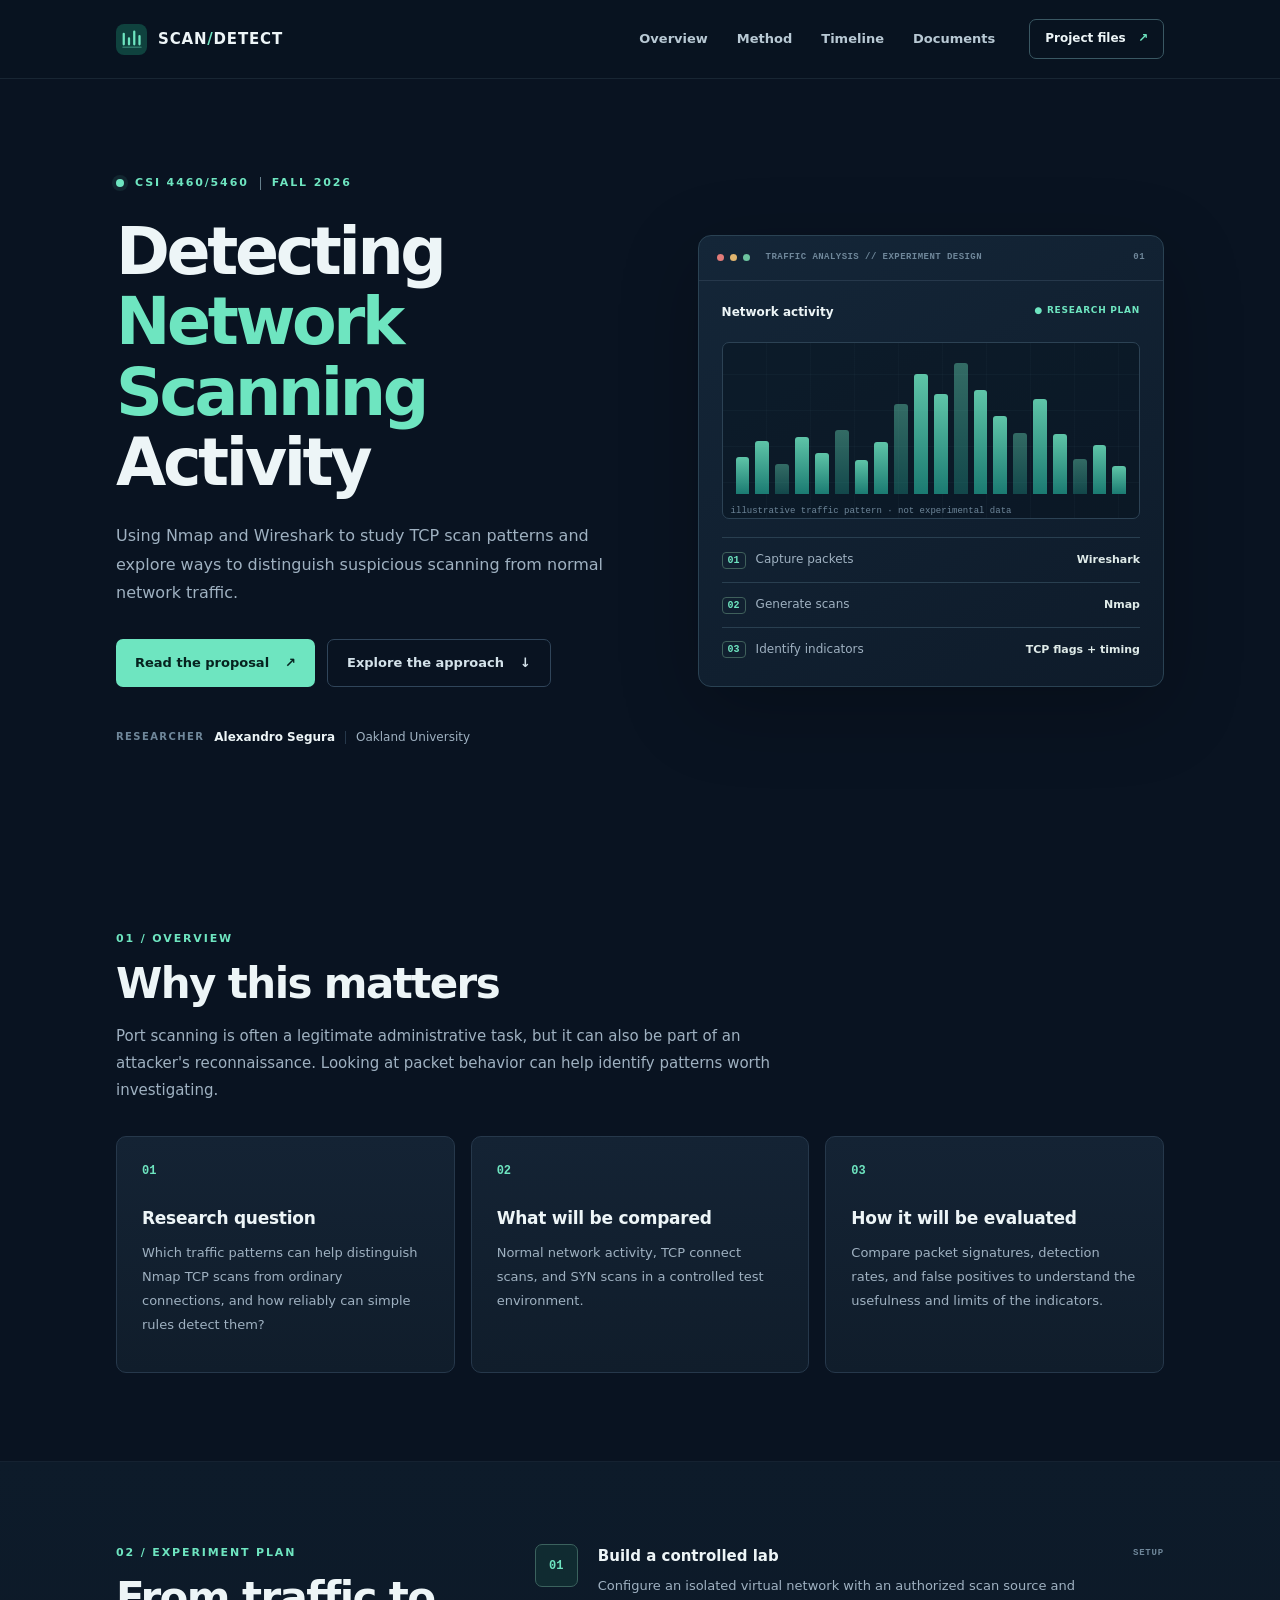
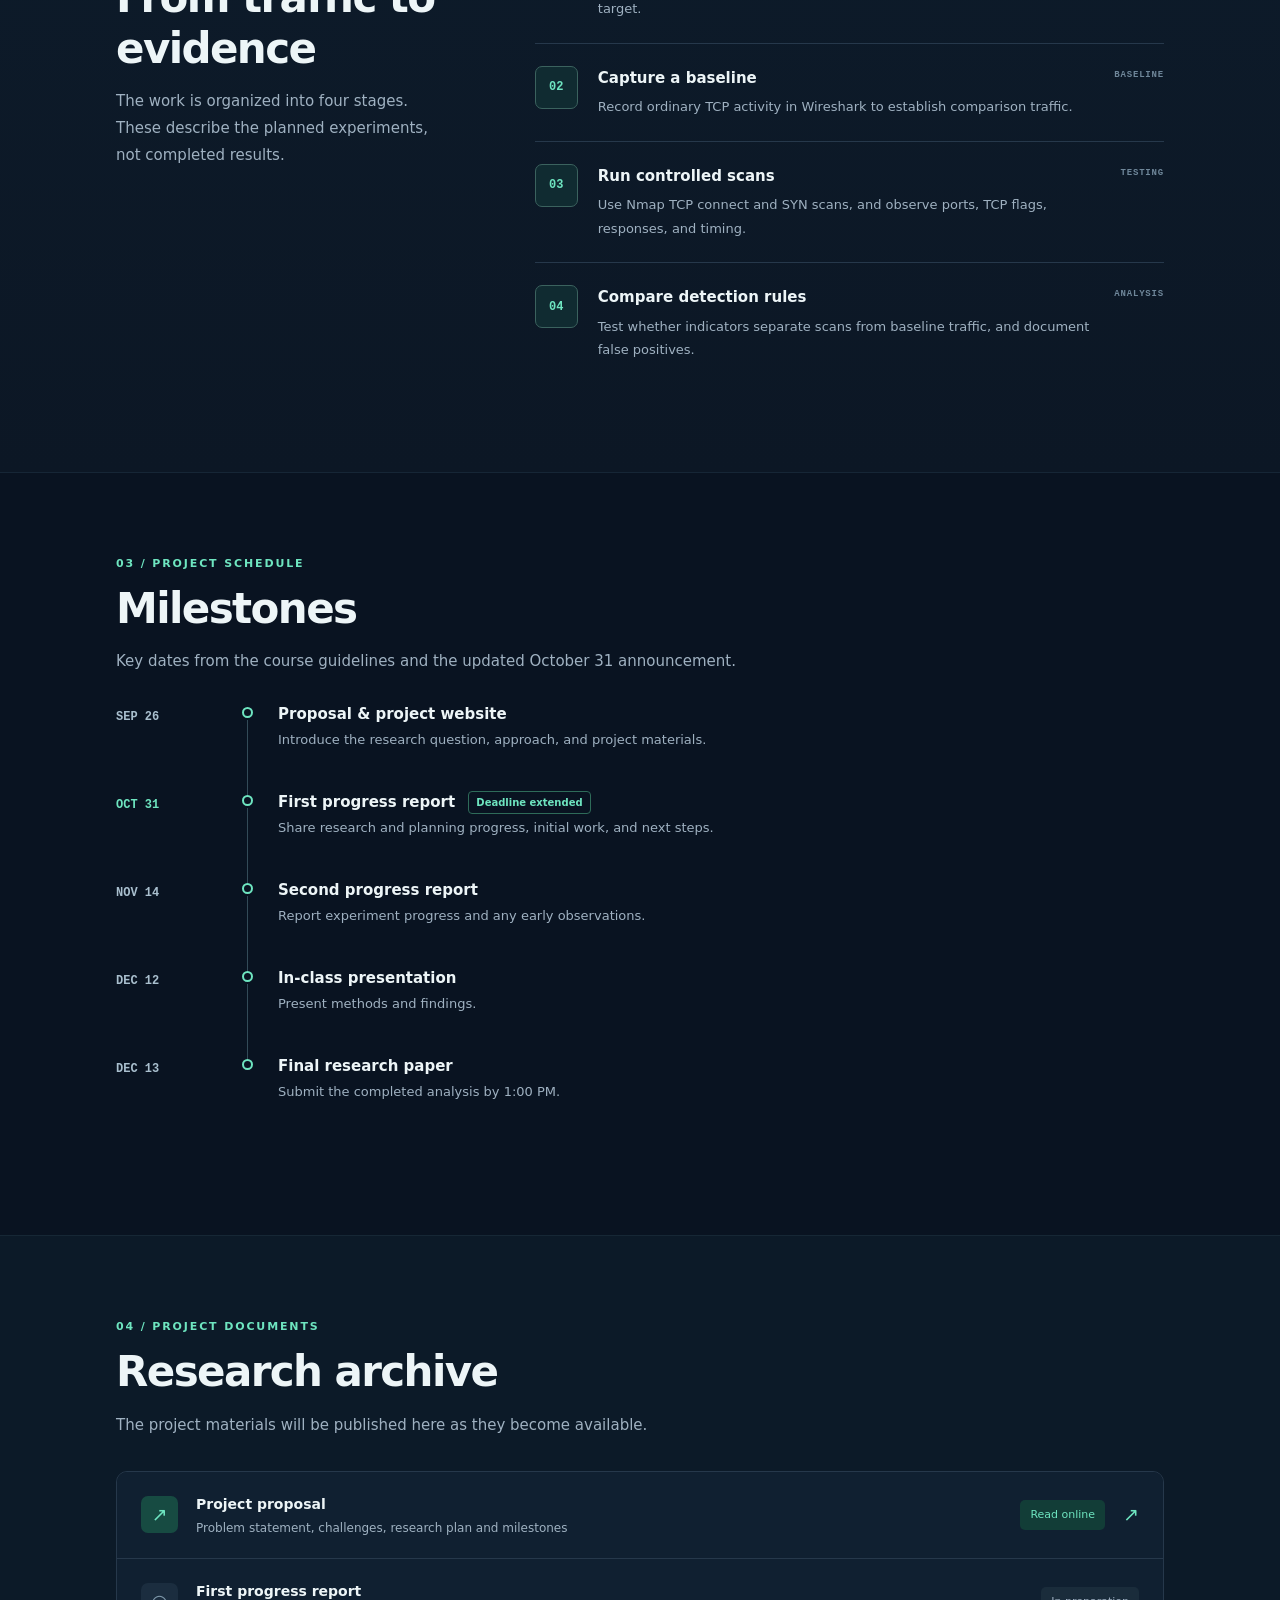
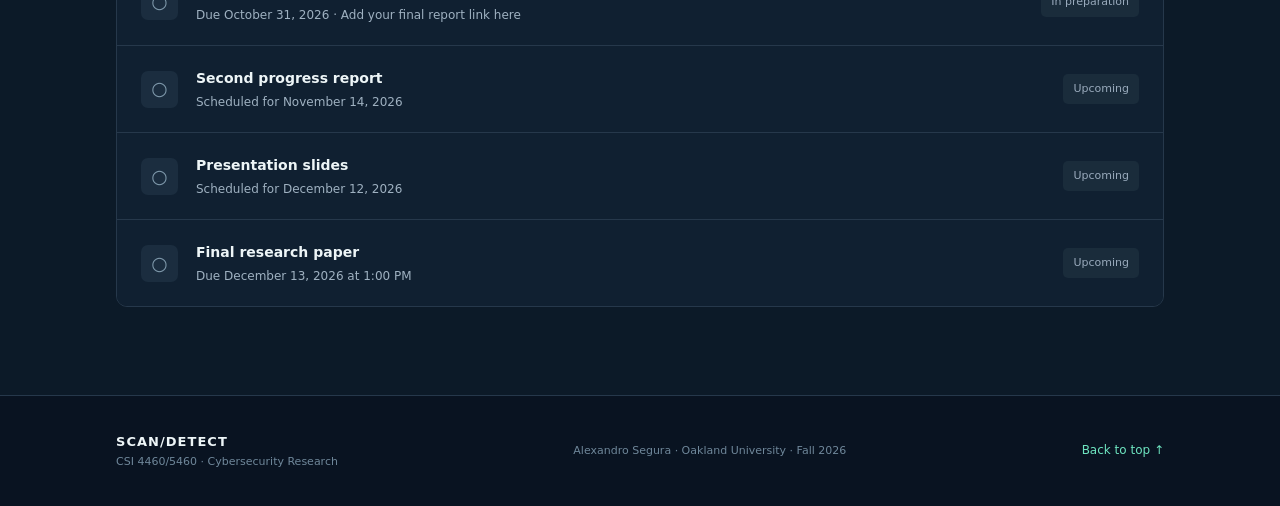
==== index.html @ 02066ef9 "Add files via upload" ====
<!doctype html>
<html lang="en">
<head>
  <meta charset="utf-8">
  <meta name="viewport" content="width=device-width, initial-scale=1">
  <meta name="description" content="CSI 4460/5460 cybersecurity research project about detecting Nmap network scans using Wireshark traffic analysis.">
  <meta name="theme-color" content="#0a1423">
  <title>Network Scan Detection | CSI 4460/5460</title>
  <link rel="stylesheet" href="styles.css">
</head>
<body>
  <a class="skip-link" href="#main">Skip to content</a>
  <header class="site-header">
    <div class="container header-inner">
      <a class="wordmark" href="index.html" aria-label="Network Scan Detection home">
        <span class="brand-icon" aria-hidden="true">
          <svg viewBox="0 0 32 32" fill="none"><path d="M5 23V9M12 23V15M19 23V6M26 23V12" stroke="currentColor" stroke-width="3" stroke-linecap="round"/><path d="M4 27H28" stroke="currentColor" stroke-opacity=".35" stroke-width="2" stroke-linecap="round"/></svg>
        </span>
        <span>SCAN<span class="brand-muted">/</span>DETECT</span>
      </a>
      <nav class="desktop-nav" aria-label="Main navigation">
        <a href="#overview">Overview</a>
        <a href="#method">Method</a>
        <a href="#timeline">Timeline</a>
        <a href="#documents">Documents</a>
      </nav>
      <a class="nav-button" href="#documents">Project files <span aria-hidden="true">↗</span></a>
    </div>
  </header>

  <main id="main">
    <section class="hero container" aria-labelledby="hero-title">
      <div class="hero-main">
        <div class="eyebrow"><span class="live-dot" aria-hidden="true"></span> CSI 4460/5460 <span class="eyebrow-divider"></span> FALL 2026</div>
        <h1 id="hero-title">Detecting <span class="accent">Network Scanning</span> Activity</h1>
        <p class="hero-subtitle">Using Nmap and Wireshark to study TCP scan patterns and explore ways to distinguish suspicious scanning from normal network traffic.</p>
        <div class="hero-actions">
          <a class="button primary" href="proposal.html">Read the proposal <span aria-hidden="true">↗</span></a>
          <a class="button secondary" href="#method">Explore the approach <span aria-hidden="true">↓</span></a>
        </div>
        <div class="byline"><span class="byline-label">RESEARCHER</span><strong>Alexandro Segura</strong><span class="byline-separator" aria-hidden="true"></span><span>Oakland University</span></div>
      </div>
      <div class="hero-visual" aria-label="Illustration of a network scan analysis workflow">
        <div class="window-top"><span class="window-dots"><i></i><i></i><i></i></span><span>TRAFFIC ANALYSIS // EXPERIMENT DESIGN</span><span class="window-tag">01</span></div>
        <div class="visual-body">
          <div class="visual-topline"><span>Network activity</span><span class="online">● RESEARCH PLAN</span></div>
          <div class="traffic-chart" aria-hidden="true">
            <div class="grid-lines"></div>
            <div class="chart-bars">
              <i style="height:27%"></i><i style="height:39%"></i><i style="height:22%"></i><i style="height:42%"></i><i style="height:30%"></i><i style="height:47%"></i><i style="height:25%"></i><i style="height:38%"></i><i style="height:66%"></i><i style="height:88%"></i><i style="height:73%"></i><i style="height:96%"></i><i style="height:76%"></i><i style="height:57%"></i><i style="height:45%"></i><i style="height:70%"></i><i style="height:44%"></i><i style="height:26%"></i><i style="height:36%"></i><i style="height:21%"></i>
            </div>
            <div class="chart-caption">illustrative traffic pattern · not experimental data</div>
          </div>
          <div class="visual-rows"><div><span class="mini-icon">01</span><span>Capture packets</span><strong>Wireshark</strong></div><div><span class="mini-icon">02</span><span>Generate scans</span><strong>Nmap</strong></div><div><span class="mini-icon">03</span><span>Identify indicators</span><strong>TCP flags + timing</strong></div></div>
        </div>
      </div>
    </section>

    <section class="section container" id="overview" aria-labelledby="overview-title">
      <div class="section-heading"><p class="kicker">01 / OVERVIEW</p><h2 id="overview-title">Why this matters</h2><p>Port scanning is often a legitimate administrative task, but it can also be part of an attacker's reconnaissance. Looking at packet behavior can help identify patterns worth investigating.</p></div>
      <div class="feature-grid">
        <article class="feature-card"><div class="feature-number">01</div><h3>Research question</h3><p>Which traffic patterns can help distinguish Nmap TCP scans from ordinary connections, and how reliably can simple rules detect them?</p></article>
        <article class="feature-card"><div class="feature-number">02</div><h3>What will be compared</h3><p>Normal network activity, TCP connect scans, and SYN scans in a controlled test environment.</p></article>
        <article class="feature-card"><div class="feature-number">03</div><h3>How it will be evaluated</h3><p>Compare packet signatures, detection rates, and false positives to understand the usefulness and limits of the indicators.</p></article>
      </div>
    </section>

    <section class="section method-section" id="method" aria-labelledby="method-title">
      <div class="container method-inner">
        <div class="section-heading"><p class="kicker">02 / EXPERIMENT PLAN</p><h2 id="method-title">From traffic to evidence</h2><p>The work is organized into four stages. These describe the planned experiments, not completed results.</p></div>
        <ol class="method-list">
          <li><div class="step-index">01</div><div><h3>Build a controlled lab</h3><p>Configure an isolated virtual network with an authorized scan source and target.</p></div><span class="step-label">SETUP</span></li>
          <li><div class="step-index">02</div><div><h3>Capture a baseline</h3><p>Record ordinary TCP activity in Wireshark to establish comparison traffic.</p></div><span class="step-label">BASELINE</span></li>
          <li><div class="step-index">03</div><div><h3>Run controlled scans</h3><p>Use Nmap TCP connect and SYN scans, and observe ports, TCP flags, responses, and timing.</p></div><span class="step-label">TESTING</span></li>
          <li><div class="step-index">04</div><div><h3>Compare detection rules</h3><p>Test whether indicators separate scans from baseline traffic, and document false positives.</p></div><span class="step-label">ANALYSIS</span></li>
        </ol>
      </div>
    </section>

    <section class="section container" id="timeline" aria-labelledby="timeline-title">
      <div class="section-heading"><p class="kicker">03 / PROJECT SCHEDULE</p><h2 id="timeline-title">Milestones</h2><p>Key dates from the course guidelines and the updated October 31 announcement.</p></div>
      <div class="timeline">
        <div class="milestone"><div class="mile-date">SEP 26</div><div class="mile-track"><span></span></div><div><h3>Proposal &amp; project website</h3><p>Introduce the research question, approach, and project materials.</p></div></div>
        <div class="milestone"><div class="mile-date highlight">OCT 31</div><div class="mile-track"><span></span></div><div><h3>First progress report <span class="soft-chip">Deadline extended</span></h3><p>Share research and planning progress, initial work, and next steps.</p></div></div>
        <div class="milestone"><div class="mile-date">NOV 14</div><div class="mile-track"><span></span></div><div><h3>Second progress report</h3><p>Report experiment progress and any early observations.</p></div></div>
        <div class="milestone"><div class="mile-date">DEC 12</div><div class="mile-track"><span></span></div><div><h3>In-class presentation</h3><p>Present methods and findings.</p></div></div>
        <div class="milestone"><div class="mile-date">DEC 13</div><div class="mile-track"><span></span></div><div><h3>Final research paper</h3><p>Submit the completed analysis by 1:00 PM.</p></div></div>
      </div>
    </section>

    <section class="section docs-section" id="documents" aria-labelledby="documents-title">
      <div class="container">
        <div class="section-heading"><p class="kicker">04 / PROJECT DOCUMENTS</p><h2 id="documents-title">Research archive</h2><p>The project materials will be published here as they become available.</p></div>
        <div class="docs-list">
          <a class="doc-row" href="proposal.html"><span class="doc-symbol" aria-hidden="true">↗</span><span class="doc-info"><strong>Project proposal</strong><small>Problem statement, challenges, research plan and milestones</small></span><span class="doc-status available">Read online</span><span class="doc-arrow" aria-hidden="true">↗</span></a>
          <div class="doc-row pending"><span class="doc-symbol" aria-hidden="true">○</span><span class="doc-info"><strong>First progress report</strong><small>Due October 31, 2026 · Add your final report link here</small></span><span class="doc-status">In preparation</span></div>
          <div class="doc-row pending"><span class="doc-symbol" aria-hidden="true">○</span><span class="doc-info"><strong>Second progress report</strong><small>Scheduled for November 14, 2026</small></span><span class="doc-status">Upcoming</span></div>
          <div class="doc-row pending"><span class="doc-symbol" aria-hidden="true">○</span><span class="doc-info"><strong>Presentation slides</strong><small>Scheduled for December 12, 2026</small></span><span class="doc-status">Upcoming</span></div>
          <div class="doc-row pending"><span class="doc-symbol" aria-hidden="true">○</span><span class="doc-info"><strong>Final research paper</strong><small>Due December 13, 2026 at 1:00 PM</small></span><span class="doc-status">Upcoming</span></div>
        </div>
      </div>
    </section>
  </main>
  <footer class="site-footer"><div class="container footer-inner"><div><strong>SCAN/DETECT</strong><span>CSI 4460/5460 · Cybersecurity Research</span></div><p>Alexandro Segura · Oakland University · Fall 2026</p><a href="#main">Back to top ↑</a></div></footer>
</body>
</html>
---- styles.css ----
:root{color-scheme:dark;--bg:#091321;--panel:#101e2e;--panel2:#112133;--line:#26384b;--ink:#edf5f7;--muted:#9fb1c1;--faint:#6f879a;--accent:#6ee5c0;--accent-dark:#0f423e;--wide:1100px}
*{box-sizing:border-box}html{scroll-behavior:smooth;scroll-padding-top:95px}body{margin:0;color:var(--ink);background:var(--bg);font:16px/1.65 system-ui,-apple-system,BlinkMacSystemFont,"Segoe UI",sans-serif;-webkit-font-smoothing:antialiased}a{color:inherit;text-decoration:none}a:focus-visible{outline:3px solid var(--accent);outline-offset:5px;border-radius:3px}.container{max-width:var(--wide);padding:0 26px;margin:0 auto}.skip-link{position:absolute;z-index:20;top:-80px;left:10px;padding:12px;background:var(--accent);color:var(--bg)}.skip-link:focus{top:10px}
.site-header{height:79px;position:relative;z-index:2;border-bottom:1px solid rgba(155,187,203,.11);background:rgba(9,19,33,.96)}.header-inner{height:100%;display:flex;align-items:center;gap:34px}.wordmark{display:inline-flex;align-items:center;gap:11px;font-weight:850;letter-spacing:.055em;font-size:15px;white-space:nowrap}.brand-muted{color:var(--accent)}.brand-icon{width:31px;height:31px;background:var(--accent-dark);border-radius:8px;display:grid;place-items:center;color:var(--accent)}.brand-icon svg{width:24px;height:24px}.desktop-nav{display:flex;gap:29px;margin-left:auto}.desktop-nav a{color:#b8c9d4;font-size:13px;font-weight:600;transition:color .18s}.desktop-nav a:hover,.back-link:hover{color:var(--accent)}.nav-button{border:1px solid #3a5863;border-radius:7px;padding:9px 15px;font-size:12px;font-weight:700;white-space:nowrap}.nav-button:hover{border-color:var(--accent);color:var(--accent)}.nav-button span{padding-left:8px;color:var(--accent)}
.hero{display:grid;grid-template-columns:1.07fr .93fr;gap:45px;align-items:center;padding-top:95px;padding-bottom:100px}.hero-main{min-width:0}.eyebrow,.kicker{color:var(--accent);font-weight:750;letter-spacing:.17em;font-size:11px}.eyebrow{display:flex;align-items:center;gap:11px;flex-wrap:wrap}.live-dot{display:inline-block;width:8px;height:8px;border-radius:50%;background:var(--accent);box-shadow:0 0 0 4px rgba(110,229,192,.09)}.eyebrow-divider{height:13px;border-left:1px solid #66808d}.hero h1{font-size:clamp(40px,5.2vw,65px);line-height:1.08;letter-spacing:-.052em;margin:25px 0 24px;font-weight:820}.accent{color:var(--accent)}.hero-subtitle{max-width:535px;font-size:16px;color:var(--muted);line-height:1.8;margin:0}.hero-actions{margin-top:31px;display:flex;flex-wrap:wrap;gap:12px}.button{display:inline-flex;justify-content:center;align-items:center;gap:16px;font-weight:750;font-size:13px;border-radius:7px;padding:12px 19px;min-height:46px;transition:background .15s,border-color .15s,transform .15s}.button:hover{transform:translateY(-2px)}.button.primary{background:var(--accent);color:#06231f}.button.primary:hover{background:#9af3d9}.button.secondary{border:1px solid #30455a;color:#d4e2ea}.button.secondary:hover{border-color:var(--accent)}.byline{display:flex;align-items:center;flex-wrap:wrap;gap:10px;margin-top:41px;color:var(--muted);font-size:12px}.byline strong{color:var(--ink)}.byline-label{color:var(--faint);font-size:10px;font-weight:750;letter-spacing:.14em}.byline-separator{height:13px;border-left:1px solid var(--line)}
.hero-visual{border:1px solid #2a4253;border-radius:13px;background:linear-gradient(150deg,#142638,#0e1b2a);box-shadow:0 22px 80px rgba(0,0,0,.24);overflow:hidden}.window-top{height:45px;display:flex;align-items:center;gap:16px;padding:0 18px;border-bottom:1px solid var(--line);color:var(--faint);font:650 9px/1.2 ui-monospace,SFMono-Regular,Consolas,monospace;letter-spacing:.05em}.window-dots{display:flex;gap:6px}.window-dots i{width:7px;height:7px;border-radius:50%;background:#405968}.window-dots i:first-child{background:#e27b79}.window-dots i:nth-child(2){background:#e0b46e}.window-dots i:nth-child(3){background:#6dc4a0}.window-tag{margin-left:auto}.visual-body{padding:22px 23px 26px}.visual-topline{display:flex;justify-content:space-between;gap:12px;font-size:12px;font-weight:750}.online{font-size:9px;letter-spacing:.08em;color:var(--accent)}.traffic-chart{position:relative;margin-top:20px;height:177px;border:1px solid #2c4254;border-radius:7px;overflow:hidden;background:rgba(5,17,28,.47)}.grid-lines{position:absolute;inset:0;background:repeating-linear-gradient(0deg,transparent,transparent 35px,rgba(118,153,175,.09) 36px),repeating-linear-gradient(90deg,transparent,transparent 43px,rgba(118,153,175,.07) 44px)}.chart-bars{position:absolute;inset:14px 13px 24px;display:flex;align-items:flex-end;gap:6px}.chart-bars i{background:linear-gradient(0deg,#1e8d80,var(--accent));display:block;flex:1;min-width:2px;border-radius:3px 3px 0 0;opacity:.84}.chart-bars i:nth-child(3n){opacity:.4}.chart-caption{position:absolute;bottom:2px;left:8px;font:9px ui-monospace,Consolas,monospace;color:var(--faint)}.visual-rows{margin-top:18px}.visual-rows>div{display:flex;align-items:center;gap:10px;border-top:1px solid #293f50;padding:12px 0;font-size:12px;color:var(--muted)}.visual-rows>div:last-child{padding-bottom:0}.visual-rows strong{font-size:11px;color:#dfebe9;margin-left:auto;text-align:right}.mini-icon{font:750 10px ui-monospace,Consolas,monospace;color:var(--accent);border:1px solid #3f605b;border-radius:4px;padding:2px 5px}
.section{padding-top:82px;padding-bottom:88px}.section-heading{max-width:665px;margin-bottom:32px}.section-heading h2{font-size:clamp(30px,3.5vw,42px);letter-spacing:-.038em;line-height:1.2;margin:11px 0 14px}.section-heading>p:last-child{margin:0;color:var(--muted);font-size:15px;line-height:1.8}.kicker{margin:0}.feature-grid{display:grid;grid-template-columns:repeat(3,minmax(0,1fr));gap:16px}.feature-card{border:1px solid var(--line);border-radius:10px;background:linear-gradient(180deg,#142334,#101d2b);padding:27px 25px;min-height:237px}.feature-number{font:700 12px ui-monospace,Consolas,monospace;color:var(--accent);margin-bottom:26px}.feature-card h3{font-size:17px;margin:0 0 9px;letter-spacing:-.015em}.feature-card p{font-size:13px;line-height:1.85;color:var(--muted);margin:0}.method-section{background:linear-gradient(180deg,#0d1b2a,#0c1725);border-top:1px solid rgba(123,163,188,.08);border-bottom:1px solid rgba(123,163,188,.08)}.method-inner{display:grid;grid-template-columns:.7fr 1.3fr;gap:80px}.method-list{margin:0;padding:0;list-style:none}.method-list li{display:flex;align-items:flex-start;gap:20px;padding:22px 0;border-bottom:1px solid var(--line)}.method-list li:first-child{padding-top:0}.method-list li:last-child{border:0}.step-index{flex-shrink:0;width:43px;height:43px;display:grid;place-items:center;border:1px solid #3b625e;background:#102b31;border-radius:7px;color:var(--accent);font:750 12px ui-monospace,Consolas,monospace}.method-list li>div:nth-child(2){flex:1}.method-list h3{font-size:15px;margin:0 0 5px}.method-list p{font-size:13px;color:var(--muted);margin:0;line-height:1.8}.step-label{color:var(--faint);font:700 9px ui-monospace,Consolas,monospace;letter-spacing:.09em;margin-top:4px}
.timeline{margin-top:18px}.milestone{display:grid;grid-template-columns:100px 26px 1fr;gap:18px;min-height:88px}.mile-date{font:750 12px ui-monospace,Consolas,monospace;color:#a9bfce;padding-top:3px}.mile-date.highlight{color:var(--accent)}.mile-track{position:relative;display:flex;justify-content:center}.mile-track::after{content:"";position:absolute;top:13px;bottom:0;width:1px;background:#334b58}.milestone:last-child .mile-track:after{display:none}.mile-track>span{width:11px;height:11px;border:2px solid var(--accent);border-radius:50%;background:var(--bg);z-index:1}.milestone h3{font-size:15px;line-height:1.5;margin:-4px 0 3px}.milestone p{font-size:13px;color:var(--muted);margin:0}.soft-chip{display:inline-block;vertical-align:middle;color:var(--accent);border:1px solid #2e6b59;padding:3px 7px;font-size:10px;font-weight:700;border-radius:4px;margin-left:8px;white-space:nowrap}.docs-section{background:#0c1a28;border-top:1px solid rgba(123,163,188,.09)}.docs-list{border:1px solid var(--line);border-radius:11px;overflow:hidden}.doc-row{display:flex;align-items:center;gap:18px;padding:21px 24px;min-height:84px;background:#102031;border-bottom:1px solid var(--line)}.doc-row:last-child{border:0}.doc-row[href]:hover{background:#173043}.doc-symbol{display:grid;place-items:center;flex-shrink:0;width:37px;height:37px;border-radius:7px;background:#174b42;color:var(--accent);font-size:19px}.pending .doc-symbol{background:#1b2d3f;color:#7e98aa}.doc-info{flex:1;min-width:0}.doc-info strong{display:block;font-size:14px}.doc-info small{display:block;font-size:12px;color:var(--muted);line-height:1.5;margin-top:3px}.doc-status{font-size:11px;color:#99aabc;background:#1a2c3b;padding:6px 10px;border-radius:5px;white-space:nowrap}.doc-status.available{color:var(--accent);background:#123d37}.doc-arrow{color:var(--accent);font-size:19px}.site-footer{border-top:1px solid var(--line);background:#091321;padding:35px 0}.footer-inner{display:flex;align-items:center;justify-content:space-between;gap:15px;flex-wrap:wrap}.footer-inner>div{display:flex;flex-direction:column;gap:0}.footer-inner strong{font-size:13px;letter-spacing:.08em}.footer-inner span,.footer-inner p{color:var(--faint);font-size:11px;margin:0}.footer-inner a{color:var(--accent);font-size:12px}
.page-main{padding-top:58px;padding-bottom:115px}.back-link{font-size:12px;color:var(--muted);font-weight:700}.page-heading{padding:35px 0 43px;border-bottom:1px solid var(--line)}.page-heading h1{font-size:clamp(36px,5vw,58px);letter-spacing:-.055em;line-height:1.15;margin:10px 0 10px}.page-heading>p:nth-of-type(2){color:var(--muted);font-size:17px;margin:0}.proposal-meta{display:flex;flex-wrap:wrap;gap:20px;margin-top:25px;color:#c6d9e0;font-size:12px}.proposal-layout{display:grid;grid-template-columns:190px 1fr;gap:80px;padding-top:42px}.proposal-side{align-self:start;position:sticky;top:25px;display:flex;flex-direction:column;gap:12px}.proposal-side p{color:var(--faint);font-size:10px;font-weight:750;letter-spacing:.14em;margin:0 0 4px}.proposal-side a{font-size:12px;color:var(--muted)}.proposal-side a:hover{color:var(--accent)}.proposal-content{max-width:720px}.proposal-content section{margin-bottom:39px;scroll-margin-top:30px}.proposal-content h2{font-size:22px;letter-spacing:-.03em;margin:0 0 12px}.proposal-content p,.proposal-content li{color:#b5c7d3;font-size:14px;line-height:1.9}.proposal-content p{margin:0 0 12px}.proposal-content ol,.proposal-content ul{padding-left:22px}.proposal-content li{padding-left:5px;margin:5px 0}.proposal-content strong{color:var(--ink)}.proposal-notice{border-left:3px solid var(--accent);background:#102a30;padding:15px 20px;border-radius:0 8px 8px 0}.proposal-notice strong{font-size:13px}.proposal-notice p{font-size:12px;margin:5px 0 0}
@media(max-width:950px){.hero{gap:22px}.hero h1{font-size:48px}.method-inner{gap:35px}.desktop-nav{gap:15px}.nav-button{display:none}}@media(max-width:760px){.container{padding-left:20px;padding-right:20px}.site-header{height:auto;min-height:70px}.header-inner{min-height:70px;flex-wrap:wrap;gap:0;padding-top:13px;padding-bottom:13px}.desktop-nav{width:100%;order:2;margin:12px 0 0;justify-content:space-between;gap:13px;flex-wrap:wrap}.desktop-nav a{font-size:12px}.hero{grid-template-columns:1fr;gap:35px;padding-top:58px;padding-bottom:70px}.hero h1{font-size:clamp(38px,8vw,52px)}.hero-visual{max-width:540px;width:100%}.section{padding-top:63px;padding-bottom:69px}.feature-grid,.method-inner{grid-template-columns:1fr}.feature-card{min-height:auto}.method-inner{gap:14px}.step-label{display:none}.proposal-layout{grid-template-columns:1fr;gap:30px}.proposal-side{position:static;flex-direction:row;flex-wrap:wrap;gap:12px 18px}.proposal-side p{width:100%}.page-main{padding-top:35px}.page-heading{padding-top:25px}}@media(max-width:480px){.hero h1{font-size:40px}.hero-actions .button{width:100%}.byline{margin-top:27px}.window-top{gap:8px;font-size:8px}.visual-body{padding:15px}.visual-rows strong{max-width:110px}.doc-row{gap:10px;padding:16px 12px;flex-wrap:wrap}.doc-info{min-width:180px}.doc-status{margin-left:46px}.doc-arrow{display:none}.milestone{grid-template-columns:68px 18px 1fr;gap:11px}.soft-chip{display:table;margin:6px 0 0}.footer-inner{align-items:flex-start;flex-direction:column}.proposal-content h2{font-size:19px}}@media(prefers-reduced-motion:reduce){html{scroll-behavior:auto}.button{transition:none}}
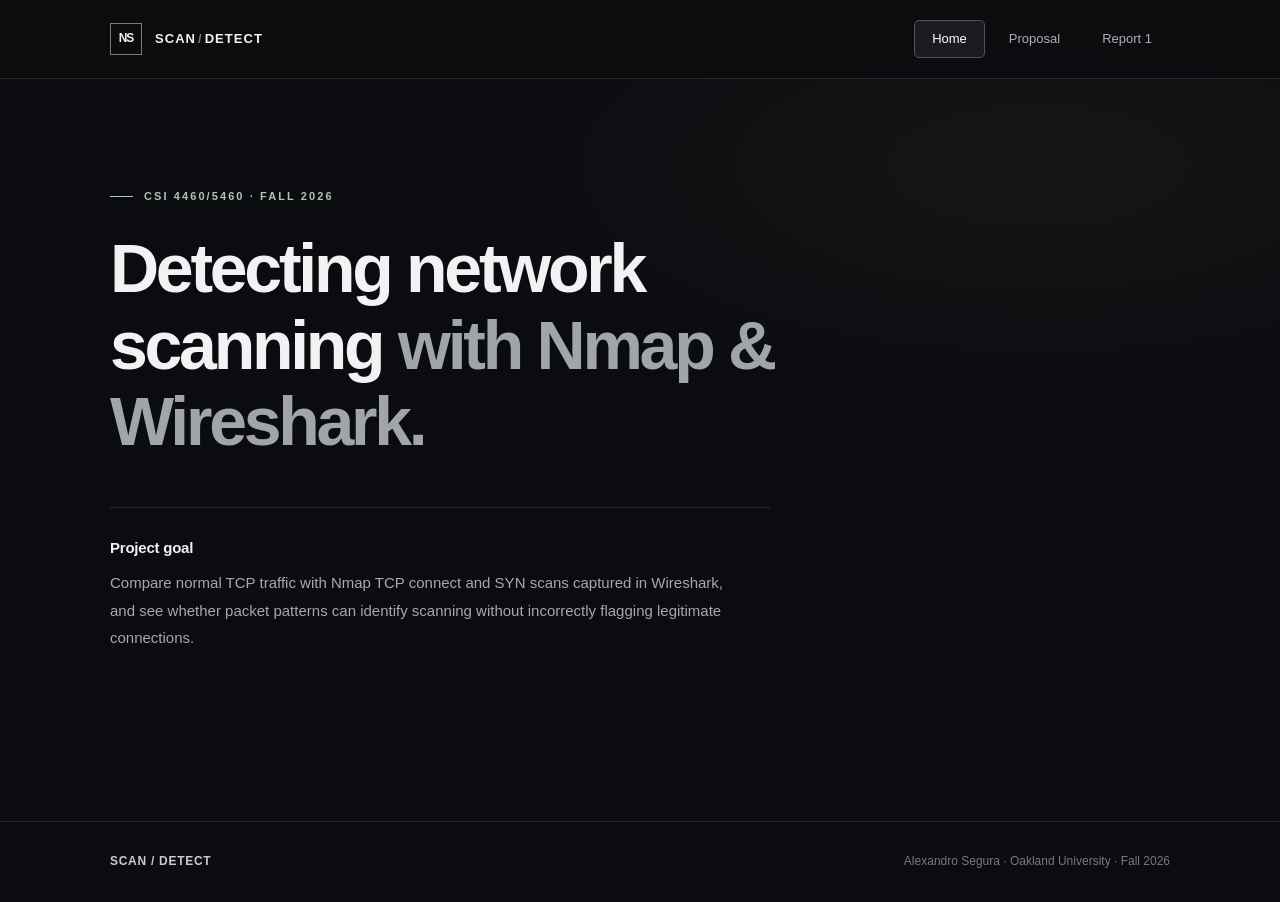
==== commit 4da120b4: "Add files via upload" ====
--- a/index.html
+++ b/index.html
@@ -1,106 +1,38 @@
 <!doctype html>
 <html lang="en">
 <head>
-  <meta charset="utf-8">
-  <meta name="viewport" content="width=device-width, initial-scale=1">
-  <meta name="description" content="CSI 4460/5460 cybersecurity research project about detecting Nmap network scans using Wireshark traffic analysis.">
-  <meta name="theme-color" content="#0a1423">
-  <title>Network Scan Detection | CSI 4460/5460</title>
-  <link rel="stylesheet" href="styles.css">
+<meta charset="utf-8">
+<meta name="viewport" content="width=device-width, initial-scale=1">
+<meta name="theme-color" content="#0b0c0f">
+<meta name="description" content="CSI 4460/5460 research project on identifying network scans using Nmap and Wireshark.">
+<title>Home · Network Scan Detection</title>
+<link rel="stylesheet" href="styles.css">
 </head>
 <body>
-  <a class="skip-link" href="#main">Skip to content</a>
-  <header class="site-header">
-    <div class="container header-inner">
-      <a class="wordmark" href="index.html" aria-label="Network Scan Detection home">
-        <span class="brand-icon" aria-hidden="true">
-          <svg viewBox="0 0 32 32" fill="none"><path d="M5 23V9M12 23V15M19 23V6M26 23V12" stroke="currentColor" stroke-width="3" stroke-linecap="round"/><path d="M4 27H28" stroke="currentColor" stroke-opacity=".35" stroke-width="2" stroke-linecap="round"/></svg>
-        </span>
-        <span>SCAN<span class="brand-muted">/</span>DETECT</span>
-      </a>
-      <nav class="desktop-nav" aria-label="Main navigation">
-        <a href="#overview">Overview</a>
-        <a href="#method">Method</a>
-        <a href="#timeline">Timeline</a>
-        <a href="#documents">Documents</a>
-      </nav>
-      <a class="nav-button" href="#documents">Project files <span aria-hidden="true">↗</span></a>
+<a class="skip" href="#main">Skip to content</a>
+<header class="site-header">
+  <div class="wrap header-inner">
+    <a class="brand" href="index.html" aria-label="Network Scan Detection — home">
+      <span class="brand-mark" aria-hidden="true">NS</span>
+      <span class="brand-title">SCAN<span>/</span>DETECT</span>
+    </a>
+    <nav class="site-nav" aria-label="Main navigation">
+      <a href="index.html" aria-current="page">Home</a>
+      <a href="proposal.html">Proposal</a>
+      <a href="report1.html">Report 1</a>
+    </nav>
+  </div>
+</header>
+<main id="main">
+  <section class="home-intro wrap" aria-labelledby="project-title">
+    <p class="eyebrow">CSI 4460/5460 · Fall 2026</p>
+    <h1 id="project-title">Detecting network scanning <span class="soft">with Nmap &amp; Wireshark.</span></h1>
+    <div class="home-goal" aria-labelledby="goal-title">
+      <h2 id="goal-title">Project goal</h2>
+      <p>Compare normal TCP traffic with Nmap TCP connect and SYN scans captured in Wireshark, and see whether packet patterns can identify scanning without incorrectly flagging legitimate connections.</p>
     </div>
-  </header>
-
-  <main id="main">
-    <section class="hero container" aria-labelledby="hero-title">
-      <div class="hero-main">
-        <div class="eyebrow"><span class="live-dot" aria-hidden="true"></span> CSI 4460/5460 <span class="eyebrow-divider"></span> FALL 2026</div>
-        <h1 id="hero-title">Detecting <span class="accent">Network Scanning</span> Activity</h1>
-        <p class="hero-subtitle">Using Nmap and Wireshark to study TCP scan patterns and explore ways to distinguish suspicious scanning from normal network traffic.</p>
-        <div class="hero-actions">
-          <a class="button primary" href="proposal.html">Read the proposal <span aria-hidden="true">↗</span></a>
-          <a class="button secondary" href="#method">Explore the approach <span aria-hidden="true">↓</span></a>
-        </div>
-        <div class="byline"><span class="byline-label">RESEARCHER</span><strong>Alexandro Segura</strong><span class="byline-separator" aria-hidden="true"></span><span>Oakland University</span></div>
-      </div>
-      <div class="hero-visual" aria-label="Illustration of a network scan analysis workflow">
-        <div class="window-top"><span class="window-dots"><i></i><i></i><i></i></span><span>TRAFFIC ANALYSIS // EXPERIMENT DESIGN</span><span class="window-tag">01</span></div>
-        <div class="visual-body">
-          <div class="visual-topline"><span>Network activity</span><span class="online">● RESEARCH PLAN</span></div>
-          <div class="traffic-chart" aria-hidden="true">
-            <div class="grid-lines"></div>
-            <div class="chart-bars">
-              <i style="height:27%"></i><i style="height:39%"></i><i style="height:22%"></i><i style="height:42%"></i><i style="height:30%"></i><i style="height:47%"></i><i style="height:25%"></i><i style="height:38%"></i><i style="height:66%"></i><i style="height:88%"></i><i style="height:73%"></i><i style="height:96%"></i><i style="height:76%"></i><i style="height:57%"></i><i style="height:45%"></i><i style="height:70%"></i><i style="height:44%"></i><i style="height:26%"></i><i style="height:36%"></i><i style="height:21%"></i>
-            </div>
-            <div class="chart-caption">illustrative traffic pattern · not experimental data</div>
-          </div>
-          <div class="visual-rows"><div><span class="mini-icon">01</span><span>Capture packets</span><strong>Wireshark</strong></div><div><span class="mini-icon">02</span><span>Generate scans</span><strong>Nmap</strong></div><div><span class="mini-icon">03</span><span>Identify indicators</span><strong>TCP flags + timing</strong></div></div>
-        </div>
-      </div>
-    </section>
-
-    <section class="section container" id="overview" aria-labelledby="overview-title">
-      <div class="section-heading"><p class="kicker">01 / OVERVIEW</p><h2 id="overview-title">Why this matters</h2><p>Port scanning is often a legitimate administrative task, but it can also be part of an attacker's reconnaissance. Looking at packet behavior can help identify patterns worth investigating.</p></div>
-      <div class="feature-grid">
-        <article class="feature-card"><div class="feature-number">01</div><h3>Research question</h3><p>Which traffic patterns can help distinguish Nmap TCP scans from ordinary connections, and how reliably can simple rules detect them?</p></article>
-        <article class="feature-card"><div class="feature-number">02</div><h3>What will be compared</h3><p>Normal network activity, TCP connect scans, and SYN scans in a controlled test environment.</p></article>
-        <article class="feature-card"><div class="feature-number">03</div><h3>How it will be evaluated</h3><p>Compare packet signatures, detection rates, and false positives to understand the usefulness and limits of the indicators.</p></article>
-      </div>
-    </section>
-
-    <section class="section method-section" id="method" aria-labelledby="method-title">
-      <div class="container method-inner">
-        <div class="section-heading"><p class="kicker">02 / EXPERIMENT PLAN</p><h2 id="method-title">From traffic to evidence</h2><p>The work is organized into four stages. These describe the planned experiments, not completed results.</p></div>
-        <ol class="method-list">
-          <li><div class="step-index">01</div><div><h3>Build a controlled lab</h3><p>Configure an isolated virtual network with an authorized scan source and target.</p></div><span class="step-label">SETUP</span></li>
-          <li><div class="step-index">02</div><div><h3>Capture a baseline</h3><p>Record ordinary TCP activity in Wireshark to establish comparison traffic.</p></div><span class="step-label">BASELINE</span></li>
-          <li><div class="step-index">03</div><div><h3>Run controlled scans</h3><p>Use Nmap TCP connect and SYN scans, and observe ports, TCP flags, responses, and timing.</p></div><span class="step-label">TESTING</span></li>
-          <li><div class="step-index">04</div><div><h3>Compare detection rules</h3><p>Test whether indicators separate scans from baseline traffic, and document false positives.</p></div><span class="step-label">ANALYSIS</span></li>
-        </ol>
-      </div>
-    </section>
-
-    <section class="section container" id="timeline" aria-labelledby="timeline-title">
-      <div class="section-heading"><p class="kicker">03 / PROJECT SCHEDULE</p><h2 id="timeline-title">Milestones</h2><p>Key dates from the course guidelines and the updated October 31 announcement.</p></div>
-      <div class="timeline">
-        <div class="milestone"><div class="mile-date">SEP 26</div><div class="mile-track"><span></span></div><div><h3>Proposal &amp; project website</h3><p>Introduce the research question, approach, and project materials.</p></div></div>
-        <div class="milestone"><div class="mile-date highlight">OCT 31</div><div class="mile-track"><span></span></div><div><h3>First progress report <span class="soft-chip">Deadline extended</span></h3><p>Share research and planning progress, initial work, and next steps.</p></div></div>
-        <div class="milestone"><div class="mile-date">NOV 14</div><div class="mile-track"><span></span></div><div><h3>Second progress report</h3><p>Report experiment progress and any early observations.</p></div></div>
-        <div class="milestone"><div class="mile-date">DEC 12</div><div class="mile-track"><span></span></div><div><h3>In-class presentation</h3><p>Present methods and findings.</p></div></div>
-        <div class="milestone"><div class="mile-date">DEC 13</div><div class="mile-track"><span></span></div><div><h3>Final research paper</h3><p>Submit the completed analysis by 1:00 PM.</p></div></div>
-      </div>
-    </section>
-
-    <section class="section docs-section" id="documents" aria-labelledby="documents-title">
-      <div class="container">
-        <div class="section-heading"><p class="kicker">04 / PROJECT DOCUMENTS</p><h2 id="documents-title">Research archive</h2><p>The project materials will be published here as they become available.</p></div>
-        <div class="docs-list">
-          <a class="doc-row" href="proposal.html"><span class="doc-symbol" aria-hidden="true">↗</span><span class="doc-info"><strong>Project proposal</strong><small>Problem statement, challenges, research plan and milestones</small></span><span class="doc-status available">Read online</span><span class="doc-arrow" aria-hidden="true">↗</span></a>
-          <div class="doc-row pending"><span class="doc-symbol" aria-hidden="true">○</span><span class="doc-info"><strong>First progress report</strong><small>Due October 31, 2026 · Add your final report link here</small></span><span class="doc-status">In preparation</span></div>
-          <div class="doc-row pending"><span class="doc-symbol" aria-hidden="true">○</span><span class="doc-info"><strong>Second progress report</strong><small>Scheduled for November 14, 2026</small></span><span class="doc-status">Upcoming</span></div>
-          <div class="doc-row pending"><span class="doc-symbol" aria-hidden="true">○</span><span class="doc-info"><strong>Presentation slides</strong><small>Scheduled for December 12, 2026</small></span><span class="doc-status">Upcoming</span></div>
-          <div class="doc-row pending"><span class="doc-symbol" aria-hidden="true">○</span><span class="doc-info"><strong>Final research paper</strong><small>Due December 13, 2026 at 1:00 PM</small></span><span class="doc-status">Upcoming</span></div>
-        </div>
-      </div>
-    </section>
-  </main>
-  <footer class="site-footer"><div class="container footer-inner"><div><strong>SCAN/DETECT</strong><span>CSI 4460/5460 · Cybersecurity Research</span></div><p>Alexandro Segura · Oakland University · Fall 2026</p><a href="#main">Back to top ↑</a></div></footer>
+  </section>
+</main>
+<footer class="site-footer"><div class="wrap footer-inner"><strong>SCAN / DETECT</strong><span>Alexandro Segura · Oakland University · Fall 2026</span></div></footer>
 </body>
 </html>
--- a/styles.css
+++ b/styles.css
@@ -1,9 +1,150 @@
-:root{color-scheme:dark;--bg:#091321;--panel:#101e2e;--panel2:#112133;--line:#26384b;--ink:#edf5f7;--muted:#9fb1c1;--faint:#6f879a;--accent:#6ee5c0;--accent-dark:#0f423e;--wide:1100px}
-*{box-sizing:border-box}html{scroll-behavior:smooth;scroll-padding-top:95px}body{margin:0;color:var(--ink);background:var(--bg);font:16px/1.65 system-ui,-apple-system,BlinkMacSystemFont,"Segoe UI",sans-serif;-webkit-font-smoothing:antialiased}a{color:inherit;text-decoration:none}a:focus-visible{outline:3px solid var(--accent);outline-offset:5px;border-radius:3px}.container{max-width:var(--wide);padding:0 26px;margin:0 auto}.skip-link{position:absolute;z-index:20;top:-80px;left:10px;padding:12px;background:var(--accent);color:var(--bg)}.skip-link:focus{top:10px}
-.site-header{height:79px;position:relative;z-index:2;border-bottom:1px solid rgba(155,187,203,.11);background:rgba(9,19,33,.96)}.header-inner{height:100%;display:flex;align-items:center;gap:34px}.wordmark{display:inline-flex;align-items:center;gap:11px;font-weight:850;letter-spacing:.055em;font-size:15px;white-space:nowrap}.brand-muted{color:var(--accent)}.brand-icon{width:31px;height:31px;background:var(--accent-dark);border-radius:8px;display:grid;place-items:center;color:var(--accent)}.brand-icon svg{width:24px;height:24px}.desktop-nav{display:flex;gap:29px;margin-left:auto}.desktop-nav a{color:#b8c9d4;font-size:13px;font-weight:600;transition:color .18s}.desktop-nav a:hover,.back-link:hover{color:var(--accent)}.nav-button{border:1px solid #3a5863;border-radius:7px;padding:9px 15px;font-size:12px;font-weight:700;white-space:nowrap}.nav-button:hover{border-color:var(--accent);color:var(--accent)}.nav-button span{padding-left:8px;color:var(--accent)}
-.hero{display:grid;grid-template-columns:1.07fr .93fr;gap:45px;align-items:center;padding-top:95px;padding-bottom:100px}.hero-main{min-width:0}.eyebrow,.kicker{color:var(--accent);font-weight:750;letter-spacing:.17em;font-size:11px}.eyebrow{display:flex;align-items:center;gap:11px;flex-wrap:wrap}.live-dot{display:inline-block;width:8px;height:8px;border-radius:50%;background:var(--accent);box-shadow:0 0 0 4px rgba(110,229,192,.09)}.eyebrow-divider{height:13px;border-left:1px solid #66808d}.hero h1{font-size:clamp(40px,5.2vw,65px);line-height:1.08;letter-spacing:-.052em;margin:25px 0 24px;font-weight:820}.accent{color:var(--accent)}.hero-subtitle{max-width:535px;font-size:16px;color:var(--muted);line-height:1.8;margin:0}.hero-actions{margin-top:31px;display:flex;flex-wrap:wrap;gap:12px}.button{display:inline-flex;justify-content:center;align-items:center;gap:16px;font-weight:750;font-size:13px;border-radius:7px;padding:12px 19px;min-height:46px;transition:background .15s,border-color .15s,transform .15s}.button:hover{transform:translateY(-2px)}.button.primary{background:var(--accent);color:#06231f}.button.primary:hover{background:#9af3d9}.button.secondary{border:1px solid #30455a;color:#d4e2ea}.button.secondary:hover{border-color:var(--accent)}.byline{display:flex;align-items:center;flex-wrap:wrap;gap:10px;margin-top:41px;color:var(--muted);font-size:12px}.byline strong{color:var(--ink)}.byline-label{color:var(--faint);font-size:10px;font-weight:750;letter-spacing:.14em}.byline-separator{height:13px;border-left:1px solid var(--line)}
-.hero-visual{border:1px solid #2a4253;border-radius:13px;background:linear-gradient(150deg,#142638,#0e1b2a);box-shadow:0 22px 80px rgba(0,0,0,.24);overflow:hidden}.window-top{height:45px;display:flex;align-items:center;gap:16px;padding:0 18px;border-bottom:1px solid var(--line);color:var(--faint);font:650 9px/1.2 ui-monospace,SFMono-Regular,Consolas,monospace;letter-spacing:.05em}.window-dots{display:flex;gap:6px}.window-dots i{width:7px;height:7px;border-radius:50%;background:#405968}.window-dots i:first-child{background:#e27b79}.window-dots i:nth-child(2){background:#e0b46e}.window-dots i:nth-child(3){background:#6dc4a0}.window-tag{margin-left:auto}.visual-body{padding:22px 23px 26px}.visual-topline{display:flex;justify-content:space-between;gap:12px;font-size:12px;font-weight:750}.online{font-size:9px;letter-spacing:.08em;color:var(--accent)}.traffic-chart{position:relative;margin-top:20px;height:177px;border:1px solid #2c4254;border-radius:7px;overflow:hidden;background:rgba(5,17,28,.47)}.grid-lines{position:absolute;inset:0;background:repeating-linear-gradient(0deg,transparent,transparent 35px,rgba(118,153,175,.09) 36px),repeating-linear-gradient(90deg,transparent,transparent 43px,rgba(118,153,175,.07) 44px)}.chart-bars{position:absolute;inset:14px 13px 24px;display:flex;align-items:flex-end;gap:6px}.chart-bars i{background:linear-gradient(0deg,#1e8d80,var(--accent));display:block;flex:1;min-width:2px;border-radius:3px 3px 0 0;opacity:.84}.chart-bars i:nth-child(3n){opacity:.4}.chart-caption{position:absolute;bottom:2px;left:8px;font:9px ui-monospace,Consolas,monospace;color:var(--faint)}.visual-rows{margin-top:18px}.visual-rows>div{display:flex;align-items:center;gap:10px;border-top:1px solid #293f50;padding:12px 0;font-size:12px;color:var(--muted)}.visual-rows>div:last-child{padding-bottom:0}.visual-rows strong{font-size:11px;color:#dfebe9;margin-left:auto;text-align:right}.mini-icon{font:750 10px ui-monospace,Consolas,monospace;color:var(--accent);border:1px solid #3f605b;border-radius:4px;padding:2px 5px}
-.section{padding-top:82px;padding-bottom:88px}.section-heading{max-width:665px;margin-bottom:32px}.section-heading h2{font-size:clamp(30px,3.5vw,42px);letter-spacing:-.038em;line-height:1.2;margin:11px 0 14px}.section-heading>p:last-child{margin:0;color:var(--muted);font-size:15px;line-height:1.8}.kicker{margin:0}.feature-grid{display:grid;grid-template-columns:repeat(3,minmax(0,1fr));gap:16px}.feature-card{border:1px solid var(--line);border-radius:10px;background:linear-gradient(180deg,#142334,#101d2b);padding:27px 25px;min-height:237px}.feature-number{font:700 12px ui-monospace,Consolas,monospace;color:var(--accent);margin-bottom:26px}.feature-card h3{font-size:17px;margin:0 0 9px;letter-spacing:-.015em}.feature-card p{font-size:13px;line-height:1.85;color:var(--muted);margin:0}.method-section{background:linear-gradient(180deg,#0d1b2a,#0c1725);border-top:1px solid rgba(123,163,188,.08);border-bottom:1px solid rgba(123,163,188,.08)}.method-inner{display:grid;grid-template-columns:.7fr 1.3fr;gap:80px}.method-list{margin:0;padding:0;list-style:none}.method-list li{display:flex;align-items:flex-start;gap:20px;padding:22px 0;border-bottom:1px solid var(--line)}.method-list li:first-child{padding-top:0}.method-list li:last-child{border:0}.step-index{flex-shrink:0;width:43px;height:43px;display:grid;place-items:center;border:1px solid #3b625e;background:#102b31;border-radius:7px;color:var(--accent);font:750 12px ui-monospace,Consolas,monospace}.method-list li>div:nth-child(2){flex:1}.method-list h3{font-size:15px;margin:0 0 5px}.method-list p{font-size:13px;color:var(--muted);margin:0;line-height:1.8}.step-label{color:var(--faint);font:700 9px ui-monospace,Consolas,monospace;letter-spacing:.09em;margin-top:4px}
-.timeline{margin-top:18px}.milestone{display:grid;grid-template-columns:100px 26px 1fr;gap:18px;min-height:88px}.mile-date{font:750 12px ui-monospace,Consolas,monospace;color:#a9bfce;padding-top:3px}.mile-date.highlight{color:var(--accent)}.mile-track{position:relative;display:flex;justify-content:center}.mile-track::after{content:"";position:absolute;top:13px;bottom:0;width:1px;background:#334b58}.milestone:last-child .mile-track:after{display:none}.mile-track>span{width:11px;height:11px;border:2px solid var(--accent);border-radius:50%;background:var(--bg);z-index:1}.milestone h3{font-size:15px;line-height:1.5;margin:-4px 0 3px}.milestone p{font-size:13px;color:var(--muted);margin:0}.soft-chip{display:inline-block;vertical-align:middle;color:var(--accent);border:1px solid #2e6b59;padding:3px 7px;font-size:10px;font-weight:700;border-radius:4px;margin-left:8px;white-space:nowrap}.docs-section{background:#0c1a28;border-top:1px solid rgba(123,163,188,.09)}.docs-list{border:1px solid var(--line);border-radius:11px;overflow:hidden}.doc-row{display:flex;align-items:center;gap:18px;padding:21px 24px;min-height:84px;background:#102031;border-bottom:1px solid var(--line)}.doc-row:last-child{border:0}.doc-row[href]:hover{background:#173043}.doc-symbol{display:grid;place-items:center;flex-shrink:0;width:37px;height:37px;border-radius:7px;background:#174b42;color:var(--accent);font-size:19px}.pending .doc-symbol{background:#1b2d3f;color:#7e98aa}.doc-info{flex:1;min-width:0}.doc-info strong{display:block;font-size:14px}.doc-info small{display:block;font-size:12px;color:var(--muted);line-height:1.5;margin-top:3px}.doc-status{font-size:11px;color:#99aabc;background:#1a2c3b;padding:6px 10px;border-radius:5px;white-space:nowrap}.doc-status.available{color:var(--accent);background:#123d37}.doc-arrow{color:var(--accent);font-size:19px}.site-footer{border-top:1px solid var(--line);background:#091321;padding:35px 0}.footer-inner{display:flex;align-items:center;justify-content:space-between;gap:15px;flex-wrap:wrap}.footer-inner>div{display:flex;flex-direction:column;gap:0}.footer-inner strong{font-size:13px;letter-spacing:.08em}.footer-inner span,.footer-inner p{color:var(--faint);font-size:11px;margin:0}.footer-inner a{color:var(--accent);font-size:12px}
-.page-main{padding-top:58px;padding-bottom:115px}.back-link{font-size:12px;color:var(--muted);font-weight:700}.page-heading{padding:35px 0 43px;border-bottom:1px solid var(--line)}.page-heading h1{font-size:clamp(36px,5vw,58px);letter-spacing:-.055em;line-height:1.15;margin:10px 0 10px}.page-heading>p:nth-of-type(2){color:var(--muted);font-size:17px;margin:0}.proposal-meta{display:flex;flex-wrap:wrap;gap:20px;margin-top:25px;color:#c6d9e0;font-size:12px}.proposal-layout{display:grid;grid-template-columns:190px 1fr;gap:80px;padding-top:42px}.proposal-side{align-self:start;position:sticky;top:25px;display:flex;flex-direction:column;gap:12px}.proposal-side p{color:var(--faint);font-size:10px;font-weight:750;letter-spacing:.14em;margin:0 0 4px}.proposal-side a{font-size:12px;color:var(--muted)}.proposal-side a:hover{color:var(--accent)}.proposal-content{max-width:720px}.proposal-content section{margin-bottom:39px;scroll-margin-top:30px}.proposal-content h2{font-size:22px;letter-spacing:-.03em;margin:0 0 12px}.proposal-content p,.proposal-content li{color:#b5c7d3;font-size:14px;line-height:1.9}.proposal-content p{margin:0 0 12px}.proposal-content ol,.proposal-content ul{padding-left:22px}.proposal-content li{padding-left:5px;margin:5px 0}.proposal-content strong{color:var(--ink)}.proposal-notice{border-left:3px solid var(--accent);background:#102a30;padding:15px 20px;border-radius:0 8px 8px 0}.proposal-notice strong{font-size:13px}.proposal-notice p{font-size:12px;margin:5px 0 0}
-@media(max-width:950px){.hero{gap:22px}.hero h1{font-size:48px}.method-inner{gap:35px}.desktop-nav{gap:15px}.nav-button{display:none}}@media(max-width:760px){.container{padding-left:20px;padding-right:20px}.site-header{height:auto;min-height:70px}.header-inner{min-height:70px;flex-wrap:wrap;gap:0;padding-top:13px;padding-bottom:13px}.desktop-nav{width:100%;order:2;margin:12px 0 0;justify-content:space-between;gap:13px;flex-wrap:wrap}.desktop-nav a{font-size:12px}.hero{grid-template-columns:1fr;gap:35px;padding-top:58px;padding-bottom:70px}.hero h1{font-size:clamp(38px,8vw,52px)}.hero-visual{max-width:540px;width:100%}.section{padding-top:63px;padding-bottom:69px}.feature-grid,.method-inner{grid-template-columns:1fr}.feature-card{min-height:auto}.method-inner{gap:14px}.step-label{display:none}.proposal-layout{grid-template-columns:1fr;gap:30px}.proposal-side{position:static;flex-direction:row;flex-wrap:wrap;gap:12px 18px}.proposal-side p{width:100%}.page-main{padding-top:35px}.page-heading{padding-top:25px}}@media(max-width:480px){.hero h1{font-size:40px}.hero-actions .button{width:100%}.byline{margin-top:27px}.window-top{gap:8px;font-size:8px}.visual-body{padding:15px}.visual-rows strong{max-width:110px}.doc-row{gap:10px;padding:16px 12px;flex-wrap:wrap}.doc-info{min-width:180px}.doc-status{margin-left:46px}.doc-arrow{display:none}.milestone{grid-template-columns:68px 18px 1fr;gap:11px}.soft-chip{display:table;margin:6px 0 0}.footer-inner{align-items:flex-start;flex-direction:column}.proposal-content h2{font-size:19px}}@media(prefers-reduced-motion:reduce){html{scroll-behavior:auto}.button{transition:none}}
+/* Minimal dark theme. Inspired by the black-and-white simplicity of NotBlackjack. */
+:root {
+  color-scheme: dark;
+  --bg: #0b0c0f;
+  --surface: #131519;
+  --surface-raised: #191b20;
+  --line: #32343b;
+  --line-soft: #26282d;
+  --text: #f1f2f3;
+  --muted: #a6a8af;
+  --dim: #767981;
+  --accent: #b1c4b3;
+  --max: 1060px;
+}
+* { box-sizing: border-box; }
+html { scroll-behavior: smooth; }
+body {
+  margin: 0;
+  min-width: 320px;
+  background: var(--bg);
+  color: var(--text);
+  font: 16px/1.6 Arial, Helvetica, sans-serif;
+  -webkit-font-smoothing: antialiased;
+}
+body::before {
+  content: ''; position: absolute; z-index: -1; pointer-events: none;
+  top: 58px; right: 0; width: 100%; height: 720px;
+  background: radial-gradient(ellipse 55% 40% at 81% 15%, rgba(167,191,167,.055), transparent 85%);
+}
+a { color: inherit; text-decoration: none; }
+a:focus-visible { outline: 2px solid var(--accent); outline-offset: 5px; }
+button, a { -webkit-tap-highlight-color: transparent; }
+::selection { background: #9eb4a6; color: #0b0c0f; }
+.wrap { width: min(var(--max), calc(100% - 64px)); margin-inline: auto; }
+.skip { position: absolute; top: -100px; left: 14px; z-index: 100; padding: 8px 13px; background: white; color: black; }
+.skip:focus { top: 10px; }
+.site-header {
+  border-bottom: 1px solid var(--line-soft);
+  background: rgba(11,12,15,.92);
+}
+.header-inner { display: flex; align-items: center; justify-content: space-between; min-height: 78px; gap: 25px; }
+.brand { display: inline-flex; align-items: center; gap: 13px; font-size: 13px; font-weight: bold; letter-spacing: .08em; white-space: nowrap; }
+.brand-mark { width: 32px; height: 32px; border: 1px solid #777b81; display: grid; place-items: center; font-size: 12px; letter-spacing: -.08em; color: #f3f3f3; }
+.brand-title { white-space: nowrap; }
+.brand-title span { color: #777b81; margin: 0 2px; }
+.site-nav { display: flex; align-items: center; gap: 6px; }
+.site-nav a {
+  display: inline-flex; align-items: center; justify-content: center;
+  min-height: 38px; padding: 7px 17px;
+  border: 1px solid transparent;
+  color: #acafb6; font-size: 13px;
+  border-radius: 5px;
+  transition: background .2s, border-color .2s, color .2s;
+}
+.site-nav a:hover { color: white; background: #191b20; }
+.site-nav a[aria-current="page"] { color: white; border-color: #50535c; background: #1a1c22; }
+main { min-height: calc(100vh - 158px); }
+.eyebrow { display: flex; align-items: center; gap: 11px; margin: 0 0 26px; color: var(--accent); font: bold 11px/1.4 Arial, sans-serif; letter-spacing: .19em; text-transform: uppercase; }
+.eyebrow::before { content: ''; width: 23px; height: 1px; background: var(--accent); }
+/* Home: short introduction and one clear research goal. */
+.home-intro { padding-block: 110px 110px; }
+.home-intro h1 {
+  max-width: 800px;
+  margin: 0;
+  font-size: clamp(42px, 5.6vw, 68px);
+  font-weight: 700;
+  line-height: 1.12;
+  letter-spacing: -.048em;
+}
+.home-intro h1 .soft { color: #a2a4ac; }
+.home-goal {
+  max-width: 660px;
+  margin-top: 48px;
+  padding-top: 28px;
+  border-top: 1px solid var(--line-soft);
+}
+.home-goal h2 {
+  margin: 0 0 9px;
+  font-size: 15px;
+  font-weight: 700;
+  letter-spacing: -.015em;
+}
+.home-goal p {
+  margin: 0;
+  max-width: 630px;
+  font-size: 15px;
+  line-height: 1.85;
+  color: var(--muted);
+}
+.page-head { padding: 75px 0 37px; }
+.page-head .eyebrow { margin-bottom: 20px; }
+.page-head h1 { font-size: clamp(44px,6vw,65px); letter-spacing: -.05em; line-height: 1.1; margin: 0 0 17px; }
+.page-head p { color: var(--muted); margin: 0; font-size: 15px; line-height: 1.85; max-width: 735px; }
+.subtle-note { border-left: 2px solid #758a7b; background: #151a18; padding: 12px 17px; font-size: 12px; color: #bfc8c0; margin: 17px 0 0; }
+.document { border: 1px solid var(--line); border-radius: 7px; overflow: hidden; margin: 17px 0 85px; background: #1c1e23; }
+.document-bar { min-height: 64px; background: #17191d; border-bottom: 1px solid var(--line); display: flex; align-items: center; justify-content: space-between; gap: 14px; padding: 12px 20px; }
+.document-name { font-size: 13px; font-weight: bold; }
+.document-name span { color: var(--dim); font-weight: normal; font-size: 11px; margin-left: 8px; }
+.document-links { display: flex; flex-wrap: wrap; gap: 10px 20px; }
+.document-links a { color: #d3d9d5; font-size: 12px; text-decoration: underline; text-underline-offset: 4px; text-decoration-color: #63676c; }
+.document-links a:hover { color: #fff; text-decoration-color: #fff; }
+.pdf-frame { width: 100%; height: min(80vh, 1060px); min-height: 580px; display: block; border: 0; background: #fff; }
+.document-foot { padding: 13px 20px; margin: 0; color: #91949c; font-size: 11px; border-top: 1px solid var(--line); background: #17191d; }
+.report-layout { padding-bottom: 100px; }
+.report-panel { display: grid; grid-template-columns: 190px 1fr; border: 1px solid var(--line); border-radius: 7px; background: var(--surface); overflow: hidden; }
+.report-side { padding: 30px 26px; border-right: 1px solid var(--line); background: #17191d; }
+.report-side span { display: block; color: var(--accent); font-size: 11px; letter-spacing: .13em; margin-bottom: 10px; font-weight: bold; }
+.report-side strong { font-size: 30px; letter-spacing: -.05em; line-height: 1.2; }
+.report-main { padding: 34px 39px 38px; }
+.status { color: #cbd9ce; font-size: 11px; border: 1px solid #536756; padding: 5px 9px; border-radius: 4px; display: inline-block; letter-spacing: .05em; margin-bottom: 19px; }
+.report-main h2 { margin: 0 0 12px; font-size: 23px; line-height: 1.3; letter-spacing: -.025em; }
+.report-main p { color: var(--muted); font-size: 14px; line-height: 1.85; margin: 0; max-width: 600px; }
+.report-topics { margin-top: 32px; padding-top: 25px; border-top: 1px solid var(--line); }
+.report-topics h3 { color: #e2e4e6; margin: 0 0 14px; font-size: 12px; text-transform: uppercase; letter-spacing: .11em; }
+.report-topics ul { margin: 0; padding-left: 18px; color: #a7aab0; font-size: 13px; line-height: 2; }
+.site-footer { border-top: 1px solid var(--line-soft); }
+.footer-inner { min-height: 80px; display: flex; align-items: center; justify-content: space-between; flex-wrap: wrap; gap: 12px; color: var(--dim); font-size: 12px; }
+.footer-inner strong { color: #c9cbd0; font-size: 12px; letter-spacing: .06em; }
+@media (max-width: 780px) {
+  .wrap { width: min(var(--max), calc(100% - 40px)); }
+  .header-inner { gap: 10px; min-height: 70px; }
+  .brand { font-size: 11px; gap: 8px; }
+  .site-nav a { font-size: 12px; padding: 6px 10px; }
+  .home-intro { padding-block: 85px 90px; }
+  .home-intro h1 { font-size: clamp(42px, 7vw, 60px); }
+  .page-head { padding-top: 57px; }
+  .report-panel { grid-template-columns: 1fr; }
+  .report-side { border-right: 0; border-bottom: 1px solid var(--line); padding: 20px 25px; display: flex; justify-content: space-between; align-items: center; }
+  .report-side span { margin: 0; }
+  .report-side strong { font-size: 24px; }
+  .document-bar { align-items: flex-start; flex-direction: column; }
+  .pdf-frame { height: 70vh; min-height: 470px; }
+}
+@media (max-width: 520px) {
+  .header-inner { align-items: flex-start; flex-wrap: wrap; padding-top: 16px; padding-bottom: 13px; }
+  .brand { width: 100%; }
+  .site-nav { width: 100%; display: grid; grid-template-columns: repeat(3, 1fr); gap: 7px; }
+  .site-nav a { border: 1px solid #34363d; }
+  .home-intro { padding-block: 72px 76px; }
+  .home-intro h1 { font-size: clamp(39px, 10vw, 51px); }
+  .home-goal { margin-top: 38px; padding-top: 23px; }
+  .home-goal p { font-size: 14px; }
+  .page-head h1 { font-size: 48px; }
+  .page-head { padding-top: 47px; }
+  .document { margin-bottom: 65px; }
+  .document-name span { display: block; margin-left: 0; margin-top: 2px; }
+  .report-main { padding: 28px 24px; }
+  .footer-inner { padding-block: 19px; }
+}
+@media (prefers-reduced-motion: reduce) { html { scroll-behavior: auto; } .site-nav a { transition: none; } }
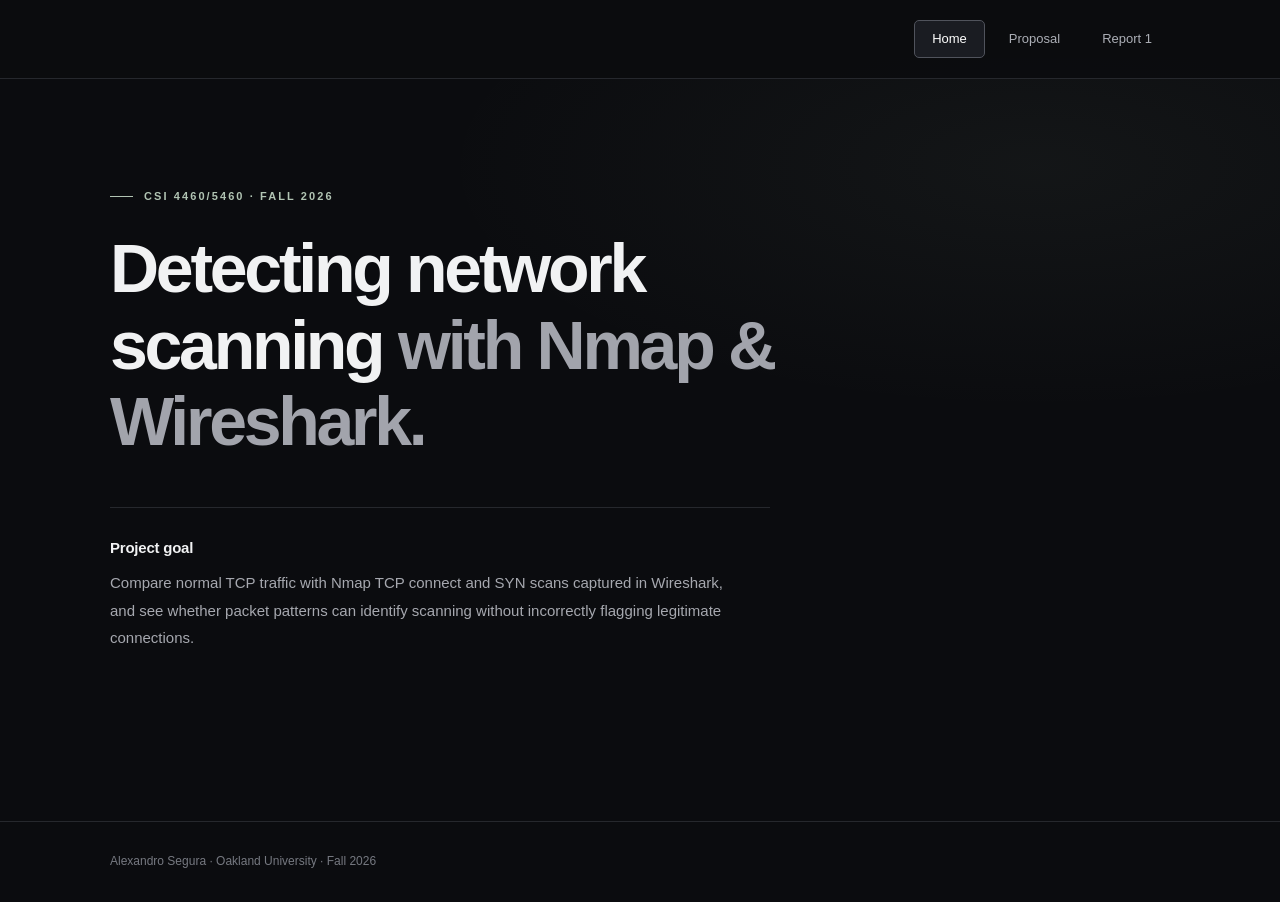
==== commit 877005e6: "Add files via upload" ====
--- a/index.html
+++ b/index.html
@@ -12,10 +12,6 @@
 <a class="skip" href="#main">Skip to content</a>
 <header class="site-header">
   <div class="wrap header-inner">
-    <a class="brand" href="index.html" aria-label="Network Scan Detection — home">
-      <span class="brand-mark" aria-hidden="true">NS</span>
-      <span class="brand-title">SCAN<span>/</span>DETECT</span>
-    </a>
     <nav class="site-nav" aria-label="Main navigation">
       <a href="index.html" aria-current="page">Home</a>
       <a href="proposal.html">Proposal</a>
@@ -33,6 +29,6 @@
     </div>
   </section>
 </main>
-<footer class="site-footer"><div class="wrap footer-inner"><strong>SCAN / DETECT</strong><span>Alexandro Segura · Oakland University · Fall 2026</span></div></footer>
+<footer class="site-footer"><div class="wrap footer-inner"><span>Alexandro Segura · Oakland University · Fall 2026</span></div></footer>
 </body>
 </html>
--- a/styles.css
+++ b/styles.css
@@ -38,11 +38,7 @@
   border-bottom: 1px solid var(--line-soft);
   background: rgba(11,12,15,.92);
 }
-.header-inner { display: flex; align-items: center; justify-content: space-between; min-height: 78px; gap: 25px; }
-.brand { display: inline-flex; align-items: center; gap: 13px; font-size: 13px; font-weight: bold; letter-spacing: .08em; white-space: nowrap; }
-.brand-mark { width: 32px; height: 32px; border: 1px solid #777b81; display: grid; place-items: center; font-size: 12px; letter-spacing: -.08em; color: #f3f3f3; }
-.brand-title { white-space: nowrap; }
-.brand-title span { color: #777b81; margin: 0 2px; }
+.header-inner { display: flex; align-items: center; justify-content: flex-end; min-height: 78px; gap: 25px; }
 .site-nav { display: flex; align-items: center; gap: 6px; }
 .site-nav a {
   display: inline-flex; align-items: center; justify-content: center;
@@ -114,12 +110,10 @@
 .report-topics h3 { color: #e2e4e6; margin: 0 0 14px; font-size: 12px; text-transform: uppercase; letter-spacing: .11em; }
 .report-topics ul { margin: 0; padding-left: 18px; color: #a7aab0; font-size: 13px; line-height: 2; }
 .site-footer { border-top: 1px solid var(--line-soft); }
-.footer-inner { min-height: 80px; display: flex; align-items: center; justify-content: space-between; flex-wrap: wrap; gap: 12px; color: var(--dim); font-size: 12px; }
-.footer-inner strong { color: #c9cbd0; font-size: 12px; letter-spacing: .06em; }
+.footer-inner { min-height: 80px; display: flex; align-items: center; justify-content: flex-start; flex-wrap: wrap; gap: 12px; color: var(--dim); font-size: 12px; }
 @media (max-width: 780px) {
   .wrap { width: min(var(--max), calc(100% - 40px)); }
   .header-inner { gap: 10px; min-height: 70px; }
-  .brand { font-size: 11px; gap: 8px; }
   .site-nav a { font-size: 12px; padding: 6px 10px; }
   .home-intro { padding-block: 85px 90px; }
   .home-intro h1 { font-size: clamp(42px, 7vw, 60px); }
@@ -132,8 +126,7 @@
   .pdf-frame { height: 70vh; min-height: 470px; }
 }
 @media (max-width: 520px) {
-  .header-inner { align-items: flex-start; flex-wrap: wrap; padding-top: 16px; padding-bottom: 13px; }
-  .brand { width: 100%; }
+  .header-inner { align-items: center; flex-wrap: nowrap; padding-top: 10px; padding-bottom: 10px; }
   .site-nav { width: 100%; display: grid; grid-template-columns: repeat(3, 1fr); gap: 7px; }
   .site-nav a { border: 1px solid #34363d; }
   .home-intro { padding-block: 72px 76px; }
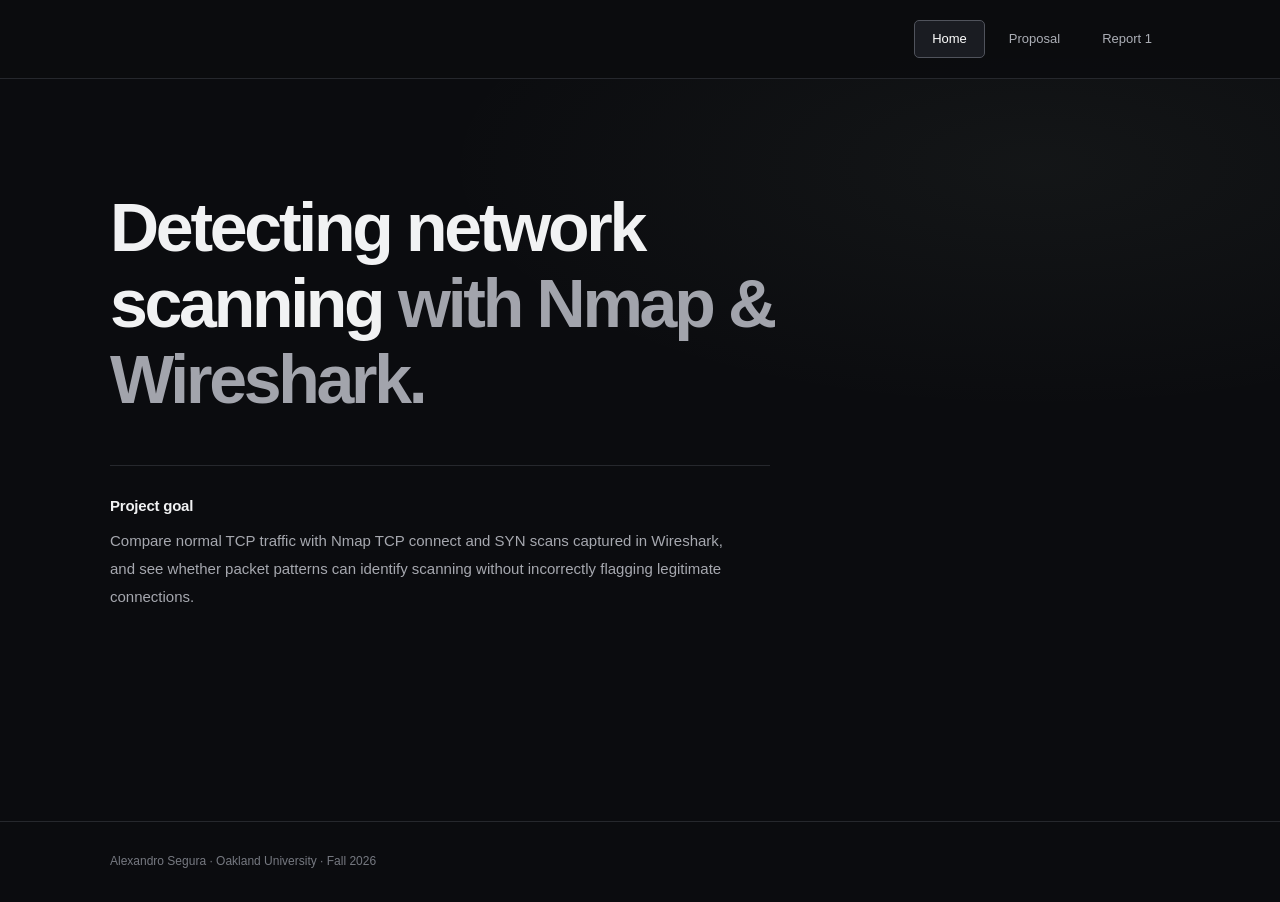
==== commit 7f3d984a: "index.html" ====
--- a/index.html
+++ b/index.html
@@ -21,7 +21,7 @@
 </header>
 <main id="main">
   <section class="home-intro wrap" aria-labelledby="project-title">
-    <p class="eyebrow">CSI 4460/5460 · Fall 2026</p>
+    
     <h1 id="project-title">Detecting network scanning <span class="soft">with Nmap &amp; Wireshark.</span></h1>
     <div class="home-goal" aria-labelledby="goal-title">
       <h2 id="goal-title">Project goal</h2>
--- a/styles.css
+++ b/styles.css
@@ -1,4 +1,4 @@
-/* Minimal dark theme. Inspired by the black-and-white simplicity of NotBlackjack. */
+
 :root {
   color-scheme: dark;
   --bg: #0b0c0f;
